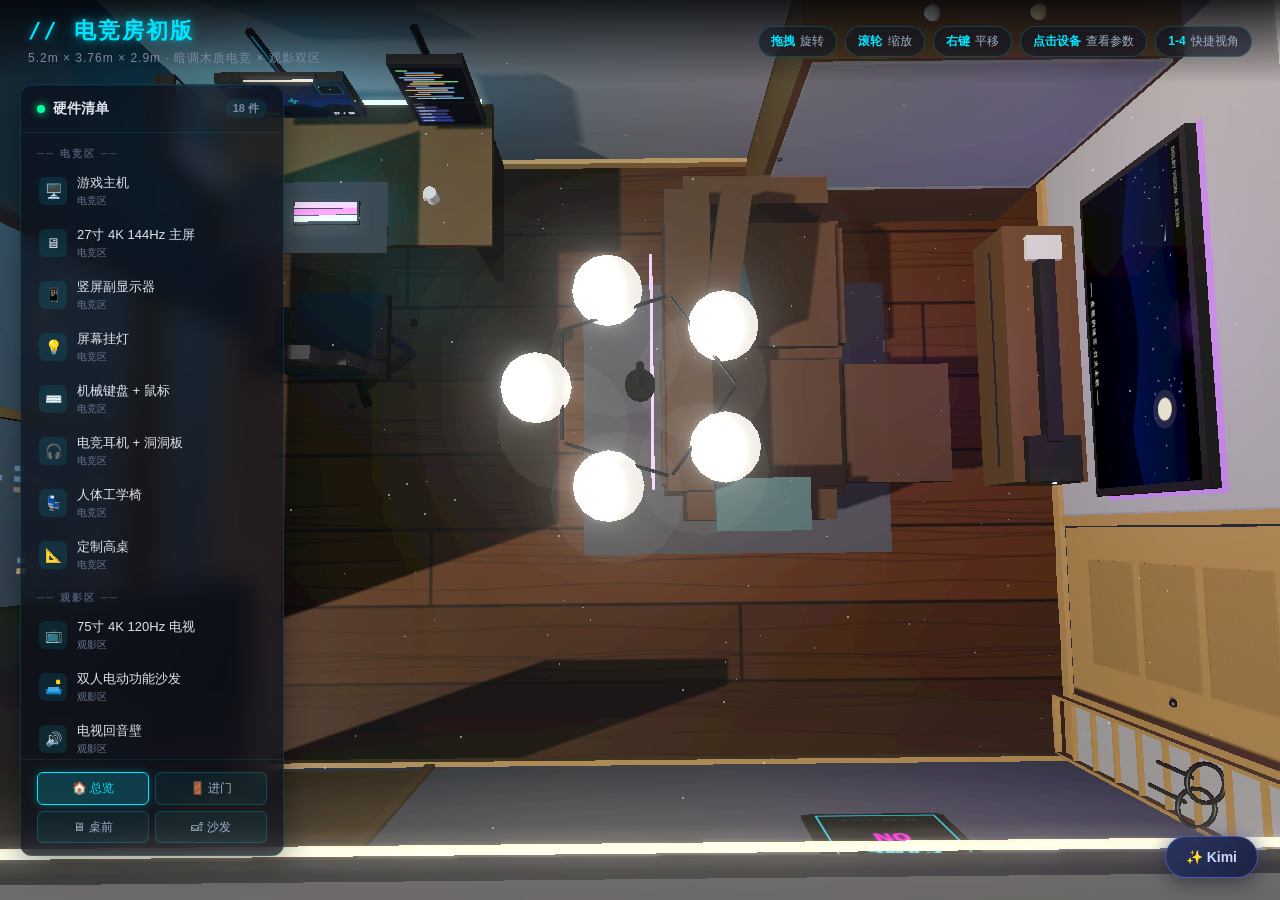
==== v1/index.html @ fe6ed169 "esports room 3D pages: landing + v1 + v2" ====
<!DOCTYPE html>
<html lang="zh-CN">
<head>
<meta charset="UTF-8">
<meta name="viewport" content="width=device-width,initial-scale=1">
<title>电竞房初版 · ESPORTS ROOM</title>
<link rel="stylesheet" href="style.css">
</head>
<body>
<div id="container">
  <canvas id="scene"></canvas>

  <!-- 启动画面 -->
  <div id="boot">
    <div class="boot-inner">
      <div class="boot-logo">// 电竞房初版</div>
      <div class="boot-bar"><div class="boot-fill"></div></div>
      <div class="boot-tip">正在加载 3D 场景 · Three.js r147 · 纯代码几何体</div>
    </div>
  </div>

  <!-- 顶部操作引导 -->
  <div id="top-bar">
    <div class="title">
      <span class="neon-text">// 电竞房初版</span>
      <span class="subtitle">5.2m × 3.76m × 2.9m · 暗调木质电竞 × 观影双区</span>
    </div>
    <div class="hints">
      <span class="chip"><b>拖拽</b> 旋转</span>
      <span class="chip"><b>滚轮</b> 缩放</span>
      <span class="chip"><b>右键</b> 平移</span>
      <span class="chip"><b>点击设备</b> 查看参数</span>
      <span class="chip"><b>1-4</b> 快捷视角</span>
    </div>
  </div>

  <!-- 侧边硬件清单 -->
  <aside id="side-panel">
    <div class="panel-head">
      <div class="dot"></div>
      <span>硬件清单</span>
      <span class="count" id="hw-count">0 件</span>
    </div>
    <ul id="hw-list"></ul>
    <div class="panel-foot">
      <div class="view-grid">
        <button class="view-btn active" data-view="overview">🏠 总览</button>
        <button class="view-btn" data-view="entry">🚪 进门</button>
        <button class="view-btn" data-view="desk">🖥 桌前</button>
        <button class="view-btn" data-view="sofa">🛋 沙发</button>
      </div>
    </div>
  </aside>

  <!-- 悬停提示 -->
  <div id="hover-tip"></div>

  <!-- 设备详情卡片（停靠左下角，不遮挡画面） -->
  <div id="detail-modal" class="hidden">
    <div class="modal-card">
      <button class="close-btn" id="btn-close">×</button>
      <div class="modal-glow"></div>
      <h2 id="md-name">设备名称</h2>
      <div class="modal-zone" id="md-zone">区域</div>
      <div class="modal-section">
        <h3>规格参数</h3>
        <table id="md-specs"></table>
      </div>
      <div class="modal-section">
        <h3>布局信息</h3>
        <p id="md-desc"></p>
      </div>
      <button id="md-ask">✨ 问 Kimi 这个设备</button>
    </div>
  </div>

  <!-- Kimi 设计助手 -->
  <button id="kimi-fab" title="Kimi 设计助手">✨ Kimi</button>
  <div id="kimi-panel" class="hidden">
    <div class="kimi-head">
      <span class="kimi-title">✨ Kimi 设计助手</span>
      <button id="kimi-gear" title="API 设置">⚙</button>
      <button id="kimi-close" title="关闭">×</button>
    </div>
    <div id="kimi-settings" class="hidden">
      <label>API Key
        <input type="password" id="kimi-key" placeholder="sk-...  (platform.moonshot.cn)">
      </label>
      <label>模型
        <input type="text" id="kimi-model" value="kimi-k2-0905-preview">
      </label>
      <div class="kimi-set-row">
        <button id="kimi-save">保存</button>
        <span id="kimi-key-status"></span>
      </div>
      <div class="kimi-key-hint">Key 只存在你自己浏览器的 localStorage，不会发到别处</div>
    </div>
    <div id="kimi-msgs"></div>
    <div class="kimi-chips">
      <button class="kchip">介绍一下这个房间</button>
      <button class="kchip">电竞区设备怎么联动</button>
      <button class="kchip">观影区视距合理吗</button>
      <button class="kchip">灯光氛围方案</button>
    </div>
    <div class="kimi-input">
      <textarea id="kimi-text" rows="1" placeholder="问问这个房间的设计… (Enter 发送)"></textarea>
      <button id="kimi-send">➤</button>
    </div>
  </div>
</div>

<script src="lib/three.min.js"></script>
<script src="lib/OrbitControls.js"></script>
<script src="lib/CopyShader.js"></script>
<script src="lib/LuminosityHighPassShader.js"></script>
<script src="lib/GammaCorrectionShader.js"></script>
<script src="lib/EffectComposer.js"></script>
<script src="lib/ShaderPass.js"></script>
<script src="lib/MaskPass.js"></script>
<script src="lib/RenderPass.js"></script>
<script src="lib/UnrealBloomPass.js"></script>
<script src="app.js"></script>
</body>
</html>
---- v1/style.css ----
/* ===== 基础重置 ===== */
*{margin:0;padding:0;box-sizing:border-box}
html,body,#container{width:100%;height:100%;overflow:hidden}
body{
  font-family: -apple-system, BlinkMacSystemFont, "Segoe UI", "PingFang SC", "Microsoft YaHei", sans-serif;
  color: #e0e5ee;
  background: #05060a;
  -webkit-font-smoothing: antialiased;
  user-select: none;
}

/* ===== 画布 ===== */
#scene{ display:block; width:100%; height:100%; cursor:grab; }
#scene:active{cursor:grabbing}

/* ===== 启动画面 ===== */
#boot{
  position:fixed; inset:0; z-index:100;
  background: radial-gradient(ellipse at 50% 40%, #0a1020 0%, #05060a 70%);
  display:flex; align-items:center; justify-content:center;
  transition: opacity .6s ease;
}
#boot.done{ opacity:0; pointer-events:none; }
.boot-inner{ text-align:center; }
.boot-logo{
  font-family:"Consolas","Monaco",monospace;
  font-size:34px; font-weight:700; letter-spacing:6px;
  color:#00e5ff;
  text-shadow:0 0 12px rgba(0,229,255,.7), 0 0 40px rgba(0,229,255,.3);
  margin-bottom:26px;
  animation: bootGlow 1.6s ease-in-out infinite;
}
@keyframes bootGlow{ 50%{ text-shadow:0 0 20px rgba(0,229,255,.95), 0 0 60px rgba(0,229,255,.5); } }
.boot-bar{
  width:280px; height:3px; margin:0 auto;
  background:rgba(0,229,255,.12); border-radius:2px; overflow:hidden;
}
.boot-fill{
  height:100%; width:40%;
  background:linear-gradient(90deg, transparent, #00e5ff, transparent);
  animation: bootSlide 1.1s ease-in-out infinite;
}
@keyframes bootSlide{ from{transform:translateX(-100%)} to{transform:translateX(280px)} }
.boot-tip{ margin-top:16px; font-size:12px; color:#5a6a85; letter-spacing:1px; }

/* ===== 顶部条 ===== */
#top-bar{
  position: fixed; top: 0; left: 0; right: 0;
  display: flex; justify-content: space-between; align-items: center;
  padding: 16px 28px;
  background: linear-gradient(180deg, rgba(5,6,10,0.85) 0%, rgba(5,6,10,0) 100%);
  pointer-events: none;
  z-index: 5;
}
.title{ display:flex; flex-direction:column; gap:4px; }
.neon-text{
  font-size: 22px; font-weight: 700; letter-spacing: 2px;
  color: #00e5ff;
  text-shadow: 0 0 8px rgba(0,229,255,0.6), 0 0 20px rgba(0,229,255,0.3);
  font-family: "Consolas", "Monaco", monospace;
}
.subtitle{ font-size: 12px; color: #7e8aa0; letter-spacing: 1px; }
.hints{ display:flex; gap: 8px; flex-wrap:wrap; justify-content:flex-end; }
.chip{
  padding: 6px 12px;
  background: rgba(15,20,35,0.6);
  border: 1px solid rgba(0,229,255,0.2);
  border-radius: 20px;
  font-size: 12px; color: #9fb0c8;
  backdrop-filter: blur(8px);
}
.chip b{ color:#00e5ff; font-weight:600; margin-right:2px; }

/* ===== 侧边面板 ===== */
#side-panel{
  position: fixed; top: 84px; left: 20px;
  width: 264px;
  max-height: calc(100vh - 128px);
  display: flex; flex-direction: column;
  background: rgba(10,14,25,0.7);
  border: 1px solid rgba(0,229,255,0.15);
  border-radius: 12px;
  backdrop-filter: blur(12px);
  box-shadow: 0 8px 32px rgba(0,0,0,0.4), inset 0 1px 0 rgba(0,229,255,0.08);
  z-index: 4;
  overflow: hidden;
}
.panel-head{
  display:flex; align-items:center; gap:8px;
  padding: 14px 16px;
  border-bottom: 1px solid rgba(0,229,255,0.1);
  font-size: 14px; font-weight: 600;
}
.dot{
  width:8px; height:8px; border-radius:50%;
  background: #00ff9d;
  box-shadow: 0 0 8px #00ff9d;
  animation: pulse 2s ease-in-out infinite;
}
@keyframes pulse{ 50%{ opacity:0.4 } }
.count{
  margin-left: auto;
  font-size: 11px; color: #7e8aa0;
  background: rgba(0,229,255,0.08);
  padding: 2px 8px; border-radius: 10px;
}
#hw-list{ list-style:none; flex:1; overflow-y:auto; padding: 4px 0 8px; }
#hw-list::-webkit-scrollbar{width:4px}
#hw-list::-webkit-scrollbar-thumb{background:rgba(0,229,255,0.2);border-radius:2px}

.zone-head{
  padding: 10px 16px 4px;
  font-size: 10px; letter-spacing: 2px;
  color: #4d5a72;
  font-weight: 600;
}
.hw-item{
  padding: 9px 16px;
  display: flex; align-items: center; gap: 10px;
  cursor: pointer;
  transition: all 0.2s;
  border-left: 2px solid transparent;
  font-size: 13px;
}
.hw-item:hover{ background: rgba(0,229,255,0.06); border-left-color: #00e5ff; }
.hw-item.active{
  background: rgba(0,229,255,0.12);
  border-left-color: #00e5ff;
  color: #fff;
}
.hw-icon{
  width: 28px; height: 28px;
  border-radius: 6px;
  background: rgba(0,229,255,0.1);
  display:flex; align-items:center; justify-content:center;
  font-size: 14px; flex-shrink:0;
}
.hw-info{ flex:1; min-width:0; }
.hw-name{ font-weight:500; overflow:hidden; text-overflow:ellipsis; white-space:nowrap; }
.hw-zone{ font-size:10px; color: #6b7890; margin-top: 2px; }

.panel-foot{ padding: 12px 16px; border-top: 1px solid rgba(0,229,255,0.1); }
.view-grid{ display: grid; grid-template-columns: 1fr 1fr; gap: 6px; }
.view-btn{
  padding: 8px 4px;
  background: rgba(0,229,255,0.06);
  border: 1px solid rgba(0,229,255,0.2);
  color: #9fb0c8;
  border-radius: 6px;
  cursor: pointer;
  font-size: 12px;
  transition: all 0.2s;
  line-height: 1.2;
}
.view-btn:hover{ background: rgba(0,229,255,0.15); color: #fff; }
.view-btn.active{
  background: rgba(0,229,255,0.2);
  border-color: #00e5ff;
  color: #00e5ff;
  box-shadow: 0 0 10px rgba(0,229,255,0.3);
}

/* ===== 悬停提示 ===== */
#hover-tip{
  position: fixed;
  pointer-events: none;
  padding: 8px 14px;
  background: rgba(5,10,20,0.9);
  border: 1px solid rgba(0,229,255,0.4);
  border-radius: 6px;
  font-size: 13px;
  color: #fff;
  white-space: nowrap;
  z-index: 10;
  display: none;
  box-shadow: 0 4px 16px rgba(0,0,0,0.5), 0 0 12px rgba(0,229,255,0.2);
}

/* ===== 详情卡片（停靠左下角，不遮画面不挡操作） ===== */
#detail-modal{
  position: fixed; left: 304px; bottom: 20px;
  z-index: 20;
  pointer-events: none;   /* 卡片以外区域可正常拖拽视角 */
}
#detail-modal.hidden{ display: none; }
.modal-card{
  position: relative;
  pointer-events: auto;
  width: 340px;
  max-height: 62vh;
  overflow-y: auto;
  background: linear-gradient(160deg, rgba(12,18,35,0.92) 0%, rgba(8,12,25,0.92) 100%);
  border: 1px solid rgba(0,229,255,0.25);
  border-radius: 14px;
  padding: 22px;
  backdrop-filter: blur(10px);
  box-shadow: 0 14px 44px rgba(0,0,0,0.55), 0 0 30px rgba(0,229,255,0.08);
  animation: slideUp 0.35s cubic-bezier(0.16, 1, 0.3, 1);
}
@keyframes slideUp{
  from{ transform: translateY(20px); opacity:0 }
  to{ transform: translateY(0); opacity:1 }
}
.modal-glow{
  position: absolute; top: 0; left: 50%; transform: translateX(-50%);
  width: 200px; height: 2px;
  background: linear-gradient(90deg, transparent, #00e5ff, transparent);
  box-shadow: 0 0 16px #00e5ff;
}
.close-btn{
  position: absolute; top: 12px; right: 14px;
  width: 32px; height: 32px;
  background: transparent;
  border: none; color: #7e8aa0;
  font-size: 24px; cursor: pointer;
  border-radius: 6px;
  transition: all 0.2s;
}
.close-btn:hover{ background:rgba(0,229,255,0.1); color:#00e5ff; }
#md-name{ font-size: 22px; font-weight: 700; color: #fff; margin-bottom: 4px; }
.modal-zone{
  display: inline-block;
  padding: 3px 10px;
  background: rgba(255,140,60,0.12);
  border: 1px solid rgba(255,140,60,0.3);
  border-radius: 12px;
  font-size: 11px; color: #ff8c3c;
  margin-bottom: 18px;
  letter-spacing: 1px;
}
.modal-section{ margin-bottom: 20px; }
.modal-section h3{
  font-size: 12px; color: #00e5ff;
  margin-bottom: 10px;
  text-transform: uppercase; letter-spacing: 2px;
  padding-bottom: 6px;
  border-bottom: 1px solid rgba(0,229,255,0.1);
}
.modal-section table{ width:100%; border-collapse: collapse; font-size: 13px; }
.modal-section tr{ border-bottom: 1px dashed rgba(255,255,255,0.06); }
.modal-section tr:last-child{ border-bottom: none; }
.modal-section td{ padding: 7px 0; }
.modal-section td:first-child{ color: #7e8aa0; width: 40%; }
.modal-section td:last-child{ color: #e0e5ee; text-align: right; font-weight: 500; }
#md-desc{ font-size: 13px; line-height: 1.7; color: #9fb0c8; }
#md-ask{
  width: 100%;
  padding: 11px 0;
  background: linear-gradient(90deg, rgba(106,123,255,0.15), rgba(0,229,255,0.15));
  border: 1px solid rgba(106,123,255,0.5);
  border-radius: 8px;
  color: #b9c4ff;
  font-size: 14px;
  cursor: pointer;
  transition: all .2s;
}
#md-ask:hover{
  border-color: #8a9bff;
  color: #fff;
  box-shadow: 0 0 16px rgba(106,123,255,0.35);
}

/* ===== Kimi 助手 ===== */
#kimi-fab{
  position: fixed; right: 22px; bottom: 22px;
  z-index: 8;
  padding: 12px 20px;
  border-radius: 24px;
  background: linear-gradient(135deg, #2a3560 0%, #1a2240 100%);
  border: 1px solid rgba(106,123,255,0.55);
  color: #cdd6ff;
  font-size: 14px; font-weight: 600;
  cursor: pointer;
  box-shadow: 0 4px 20px rgba(0,0,0,0.5), 0 0 18px rgba(106,123,255,0.25);
  transition: all .25s;
}
#kimi-fab:hover{
  transform: translateY(-2px);
  box-shadow: 0 8px 26px rgba(0,0,0,0.55), 0 0 26px rgba(106,123,255,0.45);
  color:#fff;
}
#kimi-panel{
  position: fixed; right: 20px; top: 84px; bottom: 20px;
  width: 350px;
  z-index: 9;
  display: flex; flex-direction: column;
  background: rgba(12,14,28,0.82);
  border: 1px solid rgba(106,123,255,0.3);
  border-radius: 14px;
  backdrop-filter: blur(14px);
  box-shadow: 0 12px 40px rgba(0,0,0,0.55), inset 0 1px 0 rgba(106,123,255,0.12);
  animation: kimiIn .3s cubic-bezier(0.16,1,0.3,1);
  overflow: hidden;
}
#kimi-panel.hidden{ display:none; }
@keyframes kimiIn{ from{ transform: translateX(24px); opacity:0 } to{ transform:none; opacity:1 } }
.kimi-head{
  display:flex; align-items:center; gap:6px;
  padding: 13px 14px;
  border-bottom: 1px solid rgba(106,123,255,0.18);
}
.kimi-title{
  flex:1;
  font-size: 14px; font-weight: 700;
  color: #b9c4ff;
  letter-spacing: .5px;
}
#kimi-gear,#kimi-close{
  width: 28px; height: 28px;
  background: transparent; border: none;
  color: #7e8aa0; font-size: 16px;
  cursor: pointer; border-radius: 6px;
  transition: all .2s;
}
#kimi-gear:hover,#kimi-close:hover{ background: rgba(106,123,255,0.15); color:#fff; }

#kimi-settings{
  padding: 12px 14px;
  border-bottom: 1px solid rgba(106,123,255,0.18);
  background: rgba(8,10,22,0.5);
  font-size: 12px; color: #9fb0c8;
}
#kimi-settings.hidden{ display:none; }
#kimi-settings label{ display:block; margin-bottom:8px; }
#kimi-settings input{
  display:block; width:100%; margin-top:4px;
  padding: 7px 10px;
  background: rgba(0,0,0,0.35);
  border: 1px solid rgba(106,123,255,0.3);
  border-radius: 6px;
  color: #e0e5ee; font-size: 12px;
  outline: none;
}
#kimi-settings input:focus{ border-color:#8a9bff; }
.kimi-set-row{ display:flex; align-items:center; gap:10px; }
#kimi-save{
  padding: 6px 16px;
  background: rgba(106,123,255,0.2);
  border: 1px solid rgba(106,123,255,0.5);
  border-radius: 6px;
  color: #cdd6ff; font-size: 12px;
  cursor: pointer;
}
#kimi-save:hover{ background: rgba(106,123,255,0.35); }
#kimi-key-status{ font-size:11px; color:#5aff9d; }
.kimi-key-hint{ margin-top:8px; font-size:10px; color:#4d5a72; }

#kimi-msgs{
  flex:1;
  overflow-y:auto;
  padding: 14px;
  display:flex; flex-direction:column; gap:10px;
}
#kimi-msgs::-webkit-scrollbar{width:4px}
#kimi-msgs::-webkit-scrollbar-thumb{background:rgba(106,123,255,0.3);border-radius:2px}
.kmsg{
  max-width: 88%;
  padding: 9px 13px;
  border-radius: 12px;
  font-size: 13px; line-height: 1.65;
  white-space: pre-wrap; word-break: break-word;
  animation: kimiIn .25s ease;
}
.kmsg.user{
  align-self: flex-end;
  background: rgba(0,229,255,0.12);
  border: 1px solid rgba(0,229,255,0.3);
  border-bottom-right-radius: 4px;
  color: #d8f6ff;
}
.kmsg.bot{
  align-self: flex-start;
  background: rgba(106,123,255,0.1);
  border: 1px solid rgba(106,123,255,0.28);
  border-bottom-left-radius: 4px;
  color: #d5dbff;
}
.kmsg.err{
  align-self: flex-start;
  background: rgba(255,80,80,0.08);
  border: 1px solid rgba(255,80,80,0.3);
  border-bottom-left-radius: 4px;
  color: #ffb3b3;
  font-size: 12px;
}
.kmsg.loading span{ animation: blink 1s infinite; }
.kmsg.loading span:nth-child(2){ animation-delay:.2s }
.kmsg.loading span:nth-child(3){ animation-delay:.4s }
@keyframes blink{ 50%{ opacity:.2 } }

.kimi-chips{
  display:flex; flex-wrap:wrap; gap:6px;
  padding: 10px 14px 6px;
}
.kchip{
  padding: 5px 10px;
  background: rgba(106,123,255,0.08);
  border: 1px solid rgba(106,123,255,0.25);
  border-radius: 14px;
  color: #9aa8d8; font-size: 11px;
  cursor: pointer;
  transition: all .2s;
}
.kchip:hover{ background: rgba(106,123,255,0.2); color:#fff; }
.kimi-input{
  display:flex; gap:8px; align-items:flex-end;
  padding: 10px 14px 14px;
}
#kimi-text{
  flex:1;
  resize: none;
  padding: 9px 12px;
  background: rgba(0,0,0,0.35);
  border: 1px solid rgba(106,123,255,0.3);
  border-radius: 10px;
  color: #e0e5ee; font-size: 13px;
  outline: none;
  max-height: 90px;
  font-family: inherit;
}
#kimi-text:focus{ border-color:#8a9bff; }
#kimi-send{
  width: 38px; height: 38px;
  border-radius: 10px;
  background: linear-gradient(135deg, #4a5adf, #6a3bdf);
  border: none;
  color: #fff; font-size: 15px;
  cursor: pointer;
  transition: all .2s;
  flex-shrink: 0;
}
#kimi-send:hover{ filter: brightness(1.2); }
#kimi-send:disabled{ opacity:.4; cursor:default; }

/* 窄屏适配 */
@media (max-width: 900px){
  #side-panel{ width: 220px; }
  #kimi-panel{ width: calc(100vw - 40px); }
  #detail-modal{ left: 20px; right: 20px; }
  .modal-card{ width: auto; }
  .hints .chip:nth-child(n+4){ display:none; }
}
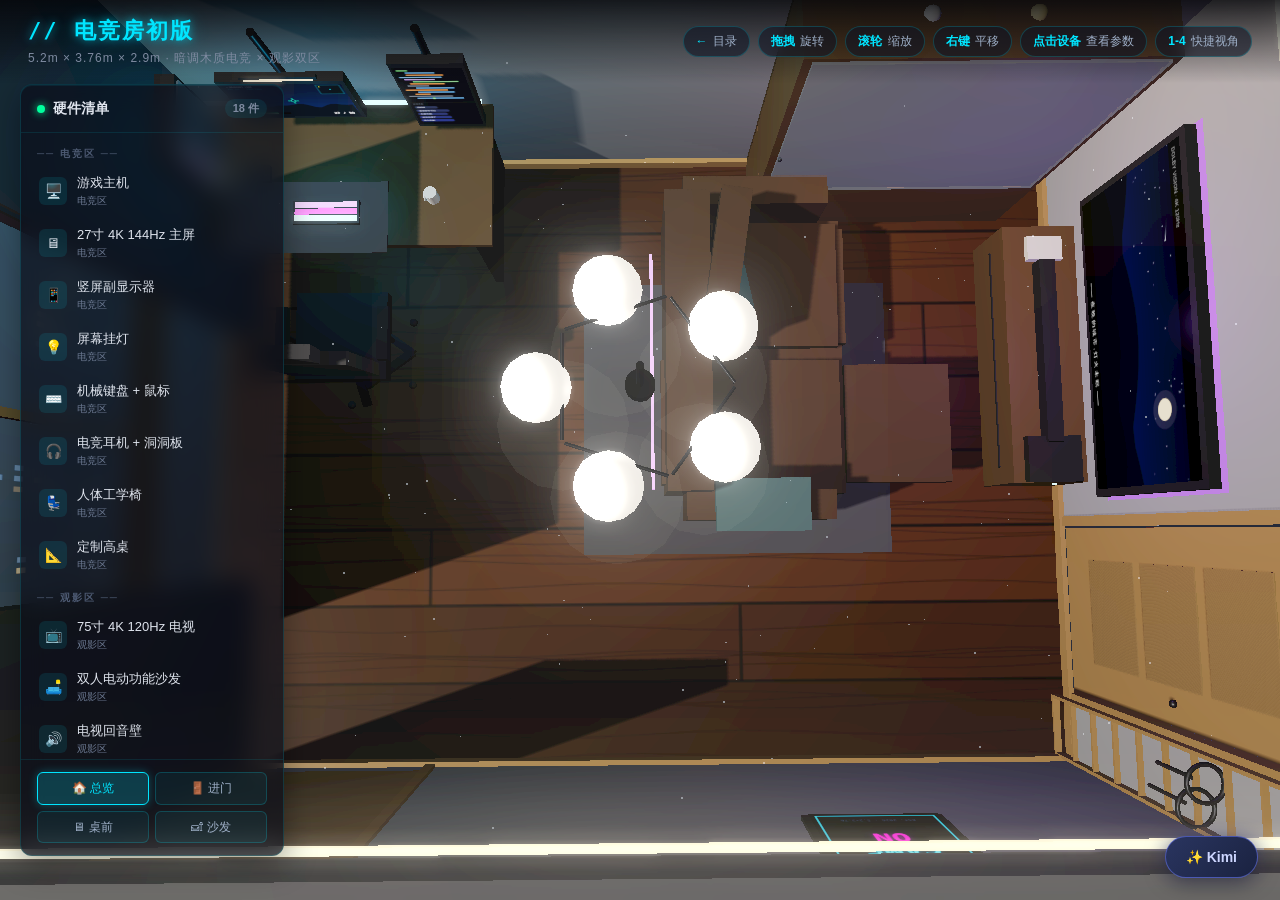
==== commit 565e4857: "add back-to-index button in v1/v2 top bars" ====
--- a/v1/index.html
+++ b/v1/index.html
@@ -26,6 +26,8 @@
       <span class="subtitle">5.2m × 3.76m × 2.9m · 暗调木质电竞 × 观影双区</span>
     </div>
     <div class="hints">
+      <a class="chip home-chip" href="../index.html" title="返回版本目录"><b>←</b> 目录</a>
+      <script>if(location.protocol==='file:')document.currentScript.previousElementSibling.style.display='none'</script>
       <span class="chip"><b>拖拽</b> 旋转</span>
       <span class="chip"><b>滚轮</b> 缩放</span>
       <span class="chip"><b>右键</b> 平移</span>
--- a/v1/style.css
+++ b/v1/style.css
@@ -70,6 +70,8 @@
   backdrop-filter: blur(8px);
 }
 .chip b{ color:#00e5ff; font-weight:600; margin-right:2px; }
+.home-chip{ pointer-events:auto; text-decoration:none; cursor:pointer; transition:all .2s; }
+.home-chip:hover{ border-color:rgba(0,229,255,0.6); color:#fff; box-shadow:0 0 10px rgba(0,229,255,0.3); }
 
 /* ===== 侧边面板 ===== */
 #side-panel{
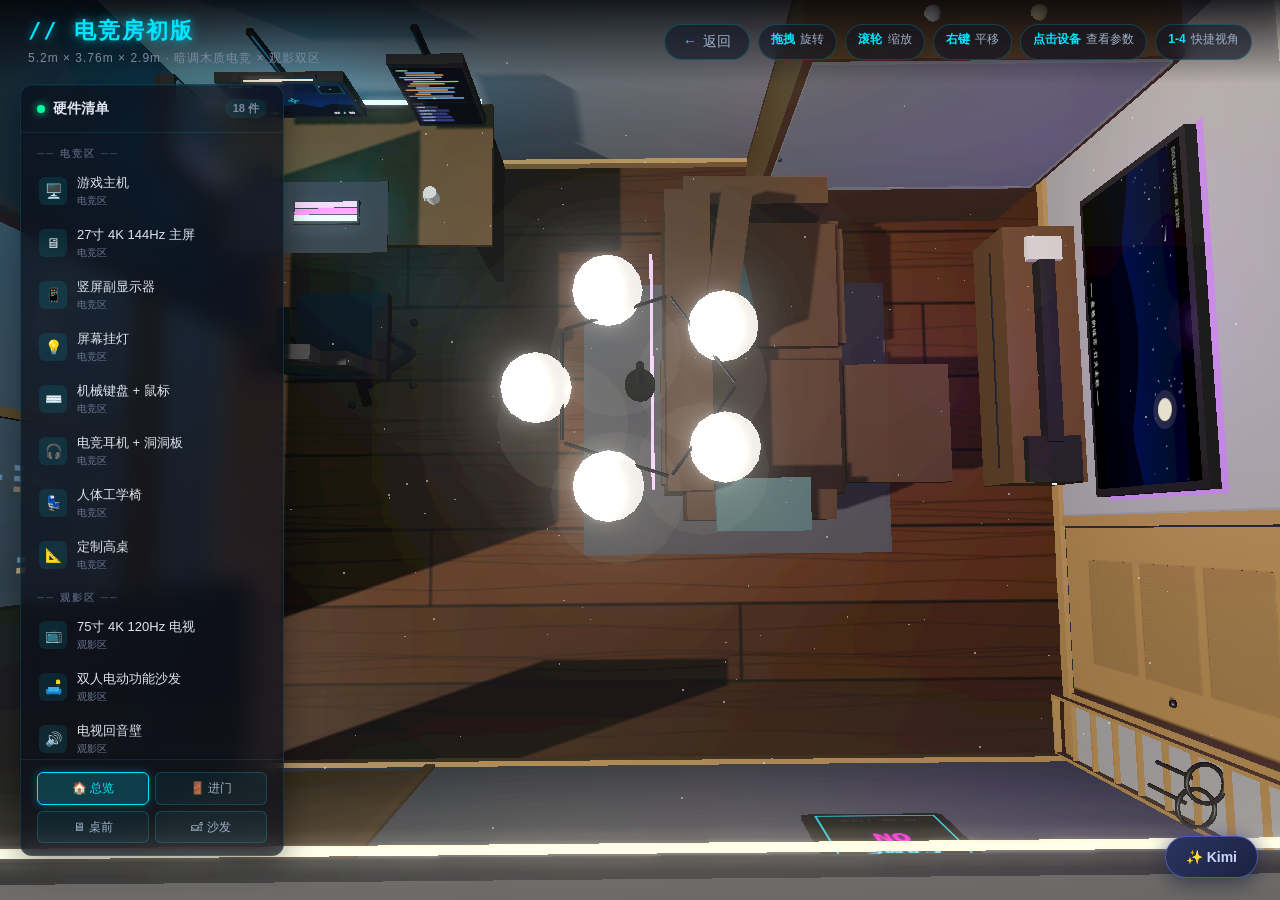
==== commit 03618f54: "rename back button to 返回, enlarge" ====
--- a/v1/index.html
+++ b/v1/index.html
@@ -26,7 +26,7 @@
       <span class="subtitle">5.2m × 3.76m × 2.9m · 暗调木质电竞 × 观影双区</span>
     </div>
     <div class="hints">
-      <a class="chip home-chip" href="../index.html" title="返回版本目录"><b>←</b> 目录</a>
+      <a class="chip home-chip" href="../index.html" title="返回版本目录"><b>←</b> 返回</a>
       <script>if(location.protocol==='file:')document.currentScript.previousElementSibling.style.display='none'</script>
       <span class="chip"><b>拖拽</b> 旋转</span>
       <span class="chip"><b>滚轮</b> 缩放</span>
--- a/v1/style.css
+++ b/v1/style.css
@@ -70,7 +70,7 @@
   backdrop-filter: blur(8px);
 }
 .chip b{ color:#00e5ff; font-weight:600; margin-right:2px; }
-.home-chip{ pointer-events:auto; text-decoration:none; cursor:pointer; transition:all .2s; }
+.home-chip{ pointer-events:auto; text-decoration:none; cursor:pointer; transition:all .2s; font-size:14px; padding:8px 18px; }
 .home-chip:hover{ border-color:rgba(0,229,255,0.6); color:#fff; box-shadow:0 0 10px rgba(0,229,255,0.3); }
 
 /* ===== 侧边面板 ===== */
